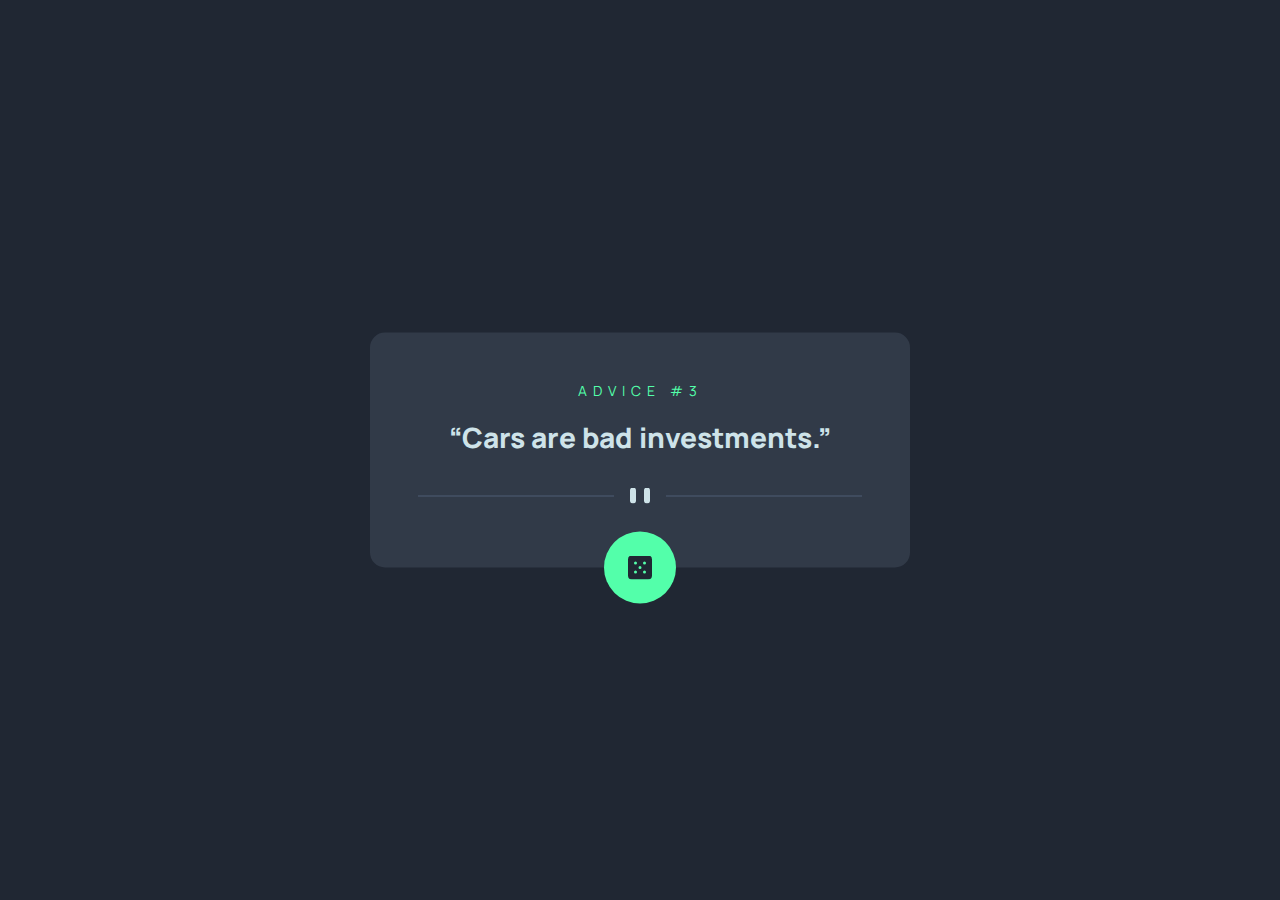
==== index.html @ 153ae5cf "First Commit" ====
<!DOCTYPE html>
<html lang="en">
  <head>
    <meta charset="UTF-8" />
    <meta http-equiv="X-UA-Compatible" content="IE=edge" />
    <meta name="viewport" content="width=device-width, initial-scale=1.0" />
    <title>JS Slip Advice</title>
    <link rel="preconnect" href="https://fonts.googleapis.com" />
    <link rel="preconnect" href="https://fonts.gstatic.com" crossorigin />
    <link
      href="https://fonts.googleapis.com/css2?family=Manrope:wght@400;800&display=swap"
      rel="stylesheet"
    />
    <link rel="stylesheet" href="css/style.css" />
  </head>
  <body>
    <!-- container -->
    <div class="container">
      <!-- card  -->
      <div class="card">
        <!-- card title -->
        <h1 class="card__title">advice #117</h1>
        <!-- card advice -->
        <h2 class="card__advice">
          It is easy to sit up and take notice, what's difficult is getting up
          and taking action.
        </h2>
        <img src="assets/img/pattern-divider-desktop.svg" alt="" />
        <!-- update advice -->
        <button class="card__button">
          <img src="assets/img/icon-dice.svg" alt="icon dice" />
        </button>
      </div>
    </div>

    <script src="js/main.js"></script>
  </body>
</html>
---- css/style.css ----
/* GENERAL */
:root {
  --dark-blue: #202733;
  --dark-grayish-blue: #313a48;
  --grayish-blue: #4f5d74;
  --light-cyan: #cee3e9;
  --neon-green: #53ffaa;
}

* {
  box-sizing: border-box;
  font-family: "Manrope", sans-serif;
  margin: 0;
  padding: 0;
}

body {
  background: var(--dark-blue);
}

h1 {
  color: var(--neon-green);
  font-size: 14px;
  font-weight: 400;
  letter-spacing: 6px;
  text-transform: uppercase;
  margin-bottom: 18px;
}

h2 {
  color: var(--light-cyan);
  font-weight: 800;
  font-size: 28px;
  margin-bottom: 32px;
}

.container {
  height: 100vh;
  width: 100vw;
}

/* CARD */
.card {
  background: var(--dark-grayish-blue);
  border-radius: 15px;
  display: flex;
  flex-direction: column;
  left: 50%;
  padding: 48px 48px 64px;
  position: absolute;
  transform: translate(-50%, -50%);
  top: 50%;
  width: 540px;
}

.card__title,
.card__advice {
  text-align: center;
}

.card__advice::before {
  content: "“";
  letter-spacing: 0;
}

.card__advice::after {
  content: "”";
}

.card__button {
  background: var(--neon-green);
  border-radius: 50%;
  border: none;
  bottom: 0;
  cursor: pointer;
  display: flex;
  left: 50%;
  padding: 24px;
  position: absolute;
  transform: translate(-50%, 50%);
}
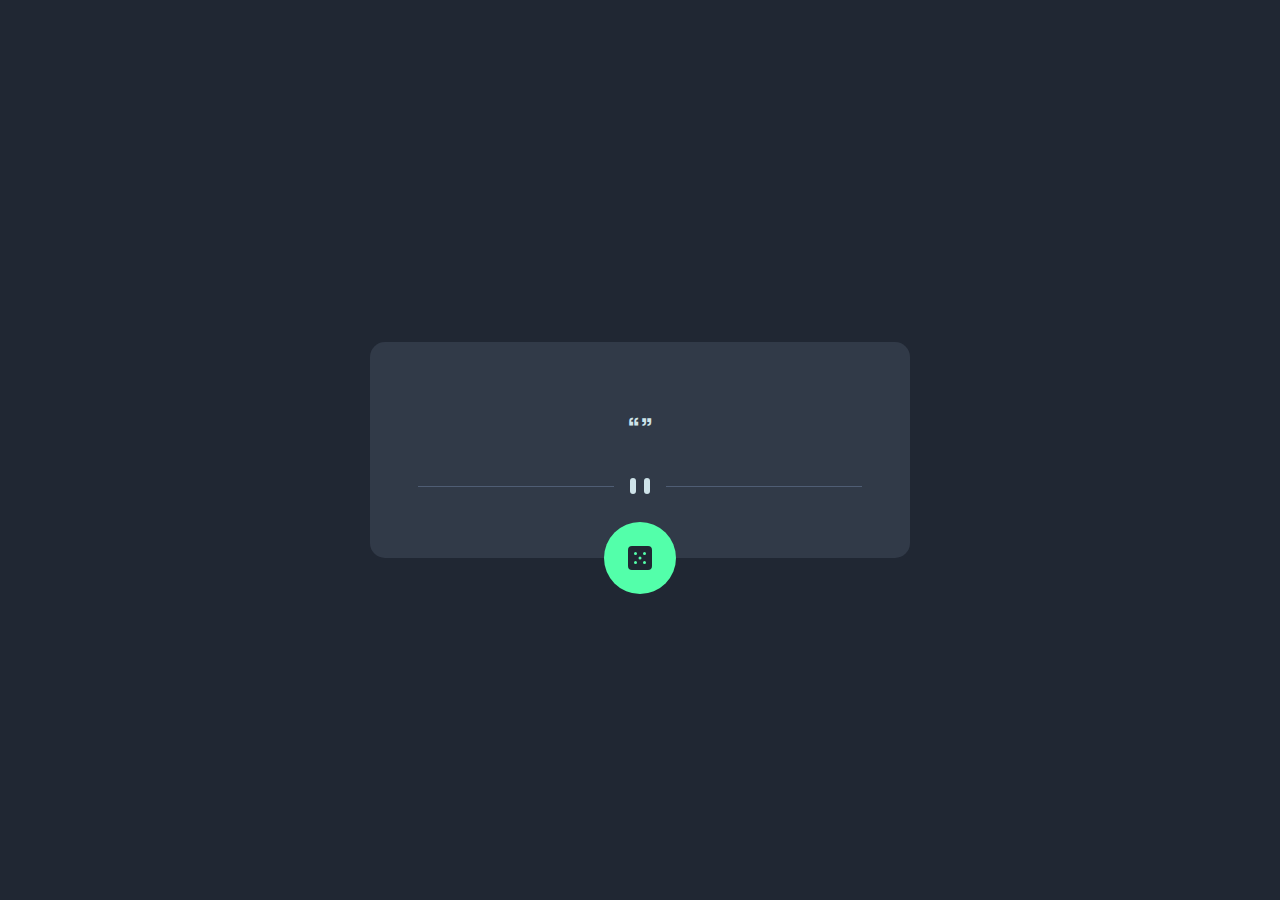
==== commit 99a68cc3: "Fix fetch function" ====
--- a/index.html
+++ b/index.html
@@ -17,22 +17,29 @@
     <!-- container -->
     <div class="container">
       <!-- card  -->
-      <div class="card">
-        <!-- card title -->
-        <h1 class="card__title">advice #117</h1>
-        <!-- card advice -->
-        <h2 class="card__advice">
-          It is easy to sit up and take notice, what's difficult is getting up
-          and taking action.
-        </h2>
-        <img src="assets/img/pattern-divider-desktop.svg" alt="" />
-        <!-- update advice -->
-        <button class="card__button">
-          <img src="assets/img/icon-dice.svg" alt="icon dice" />
-        </button>
+      <div class="card__container">
+        <div class="card">
+          <!-- card title -->
+          <h1 class="card__title"></h1>
+          <!-- card advice -->
+          <h2 class="card__advice"></h2>
+          <img
+            class="card__advice--desktop"
+            src="assets/img/pattern-divider-desktop.svg"
+            alt="Pattern Divider Desktop"
+          />
+          <img
+            class="card__advice--mobile"
+            src="assets/img/pattern-divider-mobile.svg"
+            alt="Pattern Divider Mobile"
+          />
+          <!-- update advice -->
+          <button class="card__button">
+            <img src="assets/img/icon-dice.svg" alt="icon dice" />
+          </button>
+        </div>
       </div>
     </div>
-
     <script src="js/main.js"></script>
   </body>
 </html>
--- a/css/style.css
+++ b/css/style.css
@@ -50,7 +50,7 @@
   position: absolute;
   transform: translate(-50%, -50%);
   top: 50%;
-  width: 540px;
+  max-width: 540px;
 }
 
 .card__title,
@@ -67,6 +67,10 @@
   content: "”";
 }
 
+.card__advice--mobile {
+  display: none;
+}
+
 .card__button {
   background: var(--neon-green);
   border-radius: 50%;
@@ -79,3 +83,16 @@
   position: absolute;
   transform: translate(-50%, 50%);
 }
+
+.card__button:hover {
+  background: #02ea7e;
+}
+
+@media screen and (max-width: 375px) {
+  .card__advice--desktop {
+    display: none;
+  }
+  .card__advice--mobile {
+    display: block;
+  }
+}
